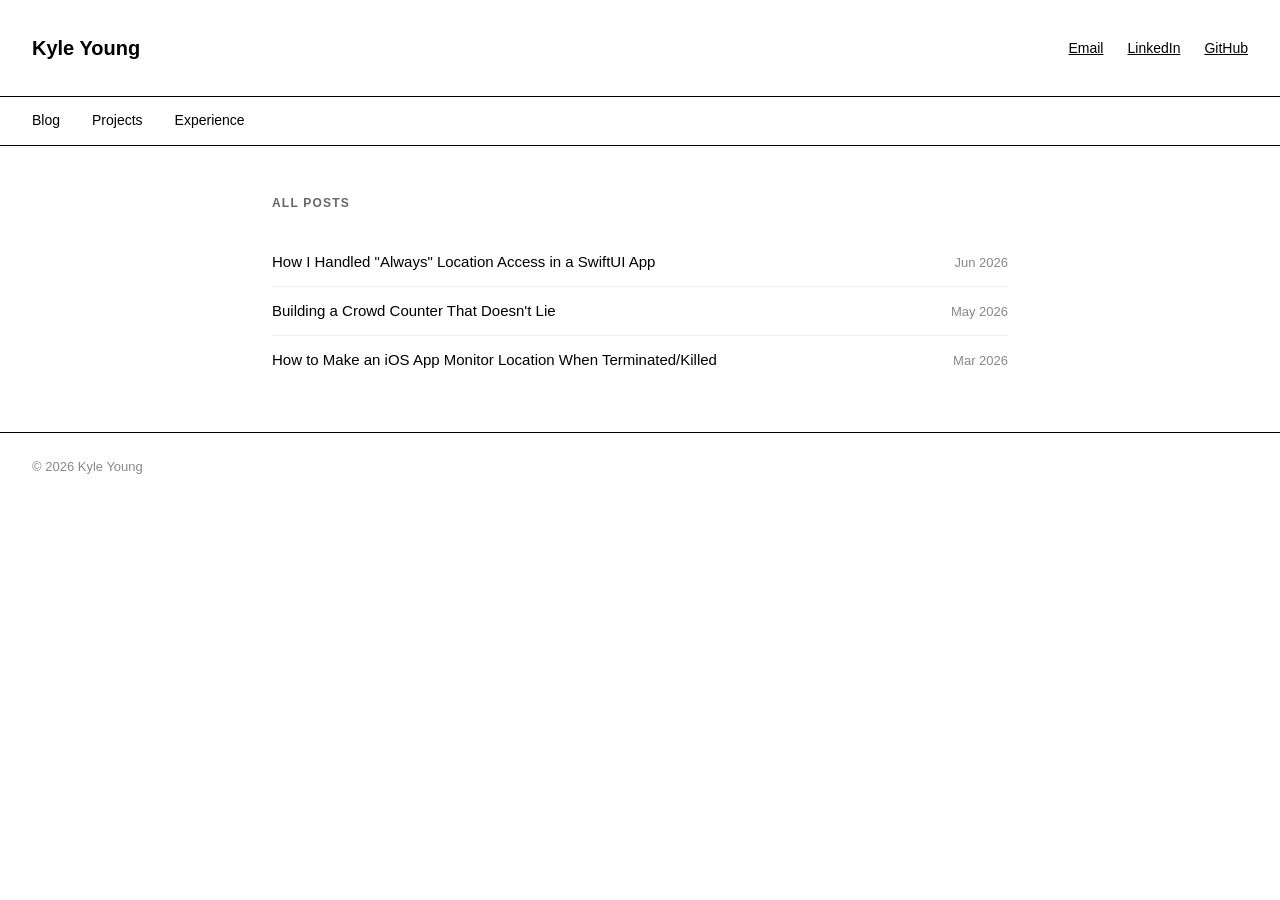
==== blog/index.html @ 7978e989 "Prepare public static site for GitHub Pages" ====
<!DOCTYPE html>
<html lang="en">
<head>
  <meta charset="UTF-8">
  <meta name="viewport" content="width=device-width, initial-scale=1.0">
  <title>Blog — Kyle Young</title>
  <style>
    * { box-sizing: border-box; margin: 0; padding: 0; }
    body { font-family: -apple-system, BlinkMacSystemFont, 'Segoe UI', sans-serif; background: #fff; color: #000; font-size: 16px; line-height: 1.6; }
    a { color: #000; }
    header { padding: 2rem; border-bottom: 1px solid #000; display: flex; justify-content: space-between; align-items: center; flex-wrap: wrap; gap: 1rem; }
    header h1 { font-size: 1.25rem; font-weight: 600; }
    .header-links { display: flex; gap: 1.5rem; font-size: 0.875rem; }
    nav { padding: 0 2rem; border-bottom: 1px solid #000; display: flex; }
    nav a { display: block; padding: 0.75rem 0; margin-right: 2rem; font-size: 0.875rem; text-decoration: none; border-bottom: 2px solid transparent; }
    nav a:hover { border-bottom-color: #000; }
    main { max-width: 800px; margin: 0 auto; padding: 0 2rem; }
    section { padding: 3rem 0; }
    h2 { font-size: 0.75rem; text-transform: uppercase; letter-spacing: 0.1em; color: #666; margin-bottom: 1.5rem; }
    .post { display: flex; justify-content: space-between; align-items: baseline; gap: 1rem; padding: 0.75rem 0; border-bottom: 1px solid #eee; text-decoration: none; color: #000; }
    .post:last-child { border-bottom: none; }
    .post:hover .post-title { text-decoration: underline; }
    .post-title { font-size: 0.9375rem; }
    .post-date { font-size: 0.8125rem; color: #888; white-space: nowrap; }
    footer { padding: 1.5rem 2rem; border-top: 1px solid #000; font-size: 0.8125rem; color: #888; }
  </style>
</head>
<body>

<header>
  <a href="../index.html" style="text-decoration:none"><h1>Kyle Young</h1></a>
  <div class="header-links">
    <a href="mailto:kyle@kyleyoung.dev">Email</a>
    <a href="https://linkedin.com/in/kyle--young/" target="_blank">LinkedIn</a>
    <a href="https://github.com/k-yleyoung" target="_blank">GitHub</a>
  </div>
</header>

<nav>
  <a href="../index.html#blog">Blog</a>
  <a href="../index.html#projects">Projects</a>
  <a href="../index.html#experience">Experience</a>
</nav>

<main>
  <section>
    <h2>All Posts</h2>
    <a href="swiftui-always-location.html" class="post">
      <span class="post-title">How I Handled "Always" Location Access in a SwiftUI App</span>
      <span class="post-date">Jun 2026</span>
    </a>
    <a href="crowd-counter-accuracy.html" class="post">
      <span class="post-title">Building a Crowd Counter That Doesn't Lie</span>
      <span class="post-date">May 2026</span>
    </a>
    <a href="ios-location-monitoring-terminated.html" class="post">
      <span class="post-title">How to Make an iOS App Monitor Location When Terminated/Killed</span>
      <span class="post-date">Mar 2026</span>
    </a>
  </section>
</main>

<footer>© 2026 Kyle Young</footer>
</body>
</html>
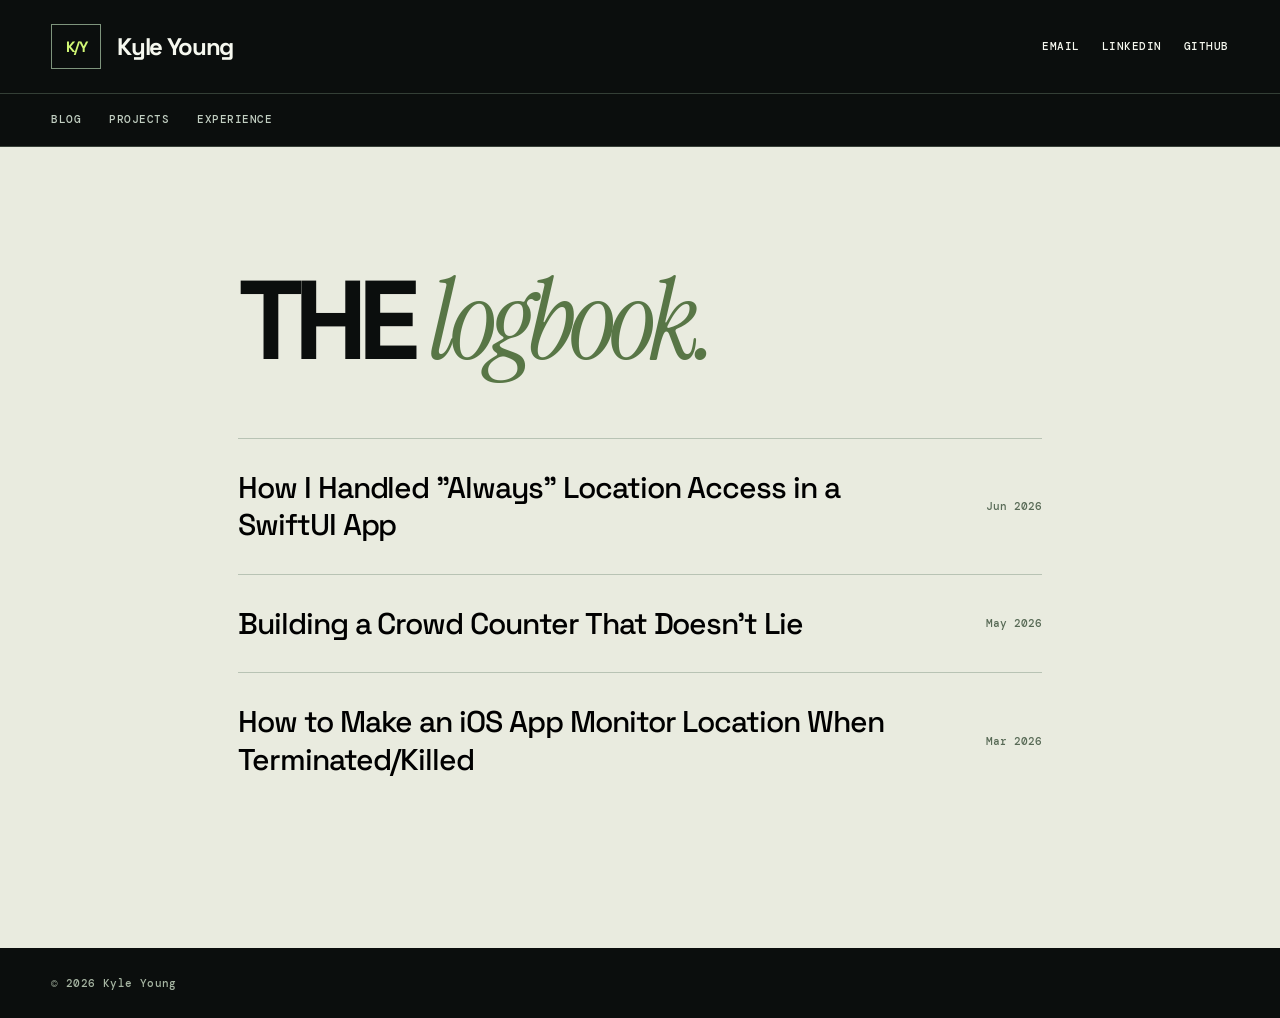
==== commit 5ced2779: "Carry the editorial design through blog and project pages" ====
--- a/blog/index.html
+++ b/blog/index.html
@@ -24,27 +24,31 @@
     .post-date { font-size: 0.8125rem; color: #888; white-space: nowrap; }
     footer { padding: 1.5rem 2rem; border-top: 1px solid #000; font-size: 0.8125rem; color: #888; }
   </style>
+  <link rel="preconnect" href="https://fonts.googleapis.com">
+  <link rel="preconnect" href="https://fonts.gstatic.com" crossorigin>
+  <link href="https://fonts.googleapis.com/css2?family=DM+Mono:wght@400;500&family=Instrument+Serif:ital@0;1&family=Space+Grotesk:wght@400;500;600;700&display=swap" rel="stylesheet">
+  <link rel="stylesheet" href="/css/secondary.css">
 </head>
 <body>
 
 <header>
-  <a href="../index.html" style="text-decoration:none"><h1>Kyle Young</h1></a>
+  <a href="../index.html" style="text-decoration:none"><span class="site-wordmark">Kyle Young</span></a>
   <div class="header-links">
     <a href="mailto:kyle@kyleyoung.dev">Email</a>
-    <a href="https://linkedin.com/in/kyle--young/" target="_blank">LinkedIn</a>
-    <a href="https://github.com/k-yleyoung" target="_blank">GitHub</a>
+    <a href="https://linkedin.com/in/kyle--young/" target="_blank" rel="noopener noreferrer">LinkedIn</a>
+    <a href="https://github.com/k-yleyoung" target="_blank" rel="noopener noreferrer">GitHub</a>
   </div>
 </header>
 
 <nav>
-  <a href="../index.html#blog">Blog</a>
-  <a href="../index.html#projects">Projects</a>
+  <a href="../index.html#writing">Blog</a>
+  <a href="../index.html#work">Projects</a>
   <a href="../index.html#experience">Experience</a>
 </nav>
 
 <main>
   <section>
-    <h2>All Posts</h2>
+    <h1 class="archive-title">THE <em>logbook.</em></h1>
     <a href="swiftui-always-location.html" class="post">
       <span class="post-title">How I Handled "Always" Location Access in a SwiftUI App</span>
       <span class="post-date">Jun 2026</span>
--- a/css/secondary.css
+++ b/css/secondary.css
@@ -0,0 +1,103 @@
+:root{
+  --ink:#0b0e0d;
+  --paper:#e9ebdf;
+  --lime:#d1f775;
+  --white:#f6f8ef;
+  --mono:"DM Mono",ui-monospace,SFMono-Regular,Consolas,monospace;
+  --display:"Space Grotesk","Helvetica Neue",Arial,sans-serif;
+  --serif:"Instrument Serif",Georgia,serif;
+}
+html{scroll-behavior:smooth}
+body{font-family:var(--display);background:var(--paper);color:var(--ink);font-size:16px;line-height:1.75;-webkit-font-smoothing:antialiased}
+::selection{background:var(--lime);color:var(--ink)}
+a{color:inherit}
+a:focus-visible,input:focus-visible,select:focus-visible,textarea:focus-visible,button:focus-visible{outline:3px solid #7ea927;outline-offset:4px}
+header{background:var(--ink);color:var(--white);border-bottom:1px solid #343f36;padding:24px clamp(20px,4vw,64px);gap:24px}
+header>a{text-decoration:none!important}
+header .site-wordmark{font:700 24px/1 var(--display);letter-spacing:-.055em;display:flex;align-items:center;gap:16px}
+header .site-wordmark::before{content:"K/Y";font:700 15px var(--display);letter-spacing:-.09em;display:grid;place-content:center;border:1px solid #7e947c;color:var(--lime);width:48px;height:43px}
+.header-links{gap:22px}
+.header-links a{color:var(--white);font:500 11px/1.5 var(--mono);text-transform:uppercase;text-decoration:none;letter-spacing:.045em}
+.header-links a:hover{color:var(--lime)}
+nav{padding:0 clamp(20px,4vw,64px);background:var(--ink);color:#c1cec1;border-bottom:1px solid #394139;gap:28px}
+nav a{font:500 11px var(--mono);text-transform:uppercase;letter-spacing:.045em;margin:0;padding:18px 0;border-bottom:2px solid transparent;color:#c1cec1}
+nav a:hover{border-bottom-color:var(--lime);color:var(--lime)}
+main{max-width:860px;padding:45px 28px 90px}
+main section{padding:50px 0;border-bottom:1px solid #bec8b9}
+main section:last-child{border-bottom:none}
+main h2{font:600 12px var(--mono);letter-spacing:.065em;text-transform:uppercase;color:#53664e;margin-bottom:22px}
+footer{padding:28px clamp(20px,4vw,64px);background:var(--ink);border-top:0;color:#a6b5a2;font:500 11px var(--mono);letter-spacing:.035em}
+footer a{color:var(--lime)}
+.archive-title{font:700 clamp(62px,9vw,112px)/.96 var(--display);letter-spacing:-.085em;margin:25px 0 62px}
+.archive-title em{font-family:var(--serif);font-weight:400;letter-spacing:-.055em;color:#587646}
+.post{display:grid;grid-template-columns:minmax(0,1fr) 100px;align-items:center;gap:30px;text-decoration:none;padding:30px 0;border-bottom:1px solid #b8c3b4}
+.post:first-of-type{border-top:1px solid #b8c3b4}
+.post:hover{color:#34572b}
+.post-title{font:500 clamp(20px,3vw,30px)/1.25 var(--display);letter-spacing:-.035em}
+.post-date{font:500 11px var(--mono);color:#586a56;text-align:right}
+.back{display:inline-block;color:#52723e;text-decoration:none;border-bottom:1px solid #8ba66a;font:500 11px var(--mono);letter-spacing:.05em;margin:22px 0 0}
+.post-header{padding:44px 0 34px;border-bottom:1px solid #b9c4b5;margin-bottom:40px}
+.post-header .post-title{font-size:clamp(36px,5.7vw,71px);font-weight:600;line-height:1.08;letter-spacing:-.065em;margin-bottom:28px}
+.post-meta{font:500 11px/1.6 var(--mono);color:#587052;letter-spacing:.03em}
+.post-body{max-width:760px;margin-inline:auto;font-size:17px}
+.post-body p,.post-body ul,.post-body ol{color:#394539;line-height:1.85}
+.post-body p{margin-bottom:1.5rem}
+.post-body a{color:#35612c;text-decoration-thickness:1px;text-underline-offset:3px}
+.post-body h2{font:600 clamp(24px,3.3vw,34px)/1.2 var(--display);letter-spacing:-.05em;text-transform:none;color:var(--ink);margin:3rem 0 1.2rem}
+.post-body h3{font:600 22px var(--display);margin:2rem 0 1rem}
+.post-body pre{background:#161d17;color:#e2f5cf;border:1px solid #2d422e;border-radius:0;padding:24px;box-shadow:8px 8px 0 #d3dbcb;overflow-x:auto;line-height:1.7;margin:30px 0}
+.post-body code{font-family:var(--mono);font-size:.85em}
+.post-body p code,.post-body li code{background:#dbe4d3;color:#244a24;border:1px solid #c6d2c1;padding:.12em .35em;border-radius:2px}
+.post-body pre code{color:inherit;background:none;border:0;padding:0}
+.callout{background:#dae6cd;border-left:3px solid #79a83a;color:#243a27;padding:23px 27px;line-height:1.75}
+.status-list{background:#dbe5d5;border:1px solid #b5c4ac;border-radius:0}
+.status-list li{border-bottom-color:#b9c7b3;color:#334a35}
+.flow-list li{border-bottom-color:#b9c7b3;color:#334a35}
+.flow-list li::before{background:#30432b;color:var(--lime)}
+.app-icon{width:105px;height:105px;border-radius:22px;border:1px solid #b5c6ad;margin-bottom:25px}
+.app-name{font:700 clamp(65px,10vw,115px)/.94 var(--display);letter-spacing:-.09em;margin-bottom:24px}
+.app-tagline{font-size:clamp(17px,2.3vw,23px);line-height:1.6;max-width:550px;color:#43503d}
+.download-btn{border-radius:0;background:var(--ink);color:var(--lime);font:600 12px var(--mono);letter-spacing:.025em;padding:17px 22px}
+.download-btn:hover{background:#344b2e}
+.features{gap:16px}
+.feature{border:1px solid #afbdab;padding:24px 23px;background:#e2e8db}
+.feature h3{font:600 22px/1.2 var(--display);letter-spacing:-.04em;margin-bottom:10px}
+.feature p,.contact-block p{color:#4d5c49;line-height:1.7}
+.screenshots{gap:16px;padding:8px 0 22px}
+.screenshot img{width:clamp(165px,18vw,205px);border:3px solid #273b2b;border-radius:17px}
+.screenshot span{font:500 10px var(--mono);color:#4b5e49}
+.contact-grid{gap:25px}
+.contact-link{font:500 13px var(--mono);text-underline-offset:4px}
+.page-title{font:700 clamp(52px,8vw,79px)/1.06 var(--display);letter-spacing:-.07em;margin-bottom:22px}
+.sub{color:#465644;font-size:17px;line-height:1.7}
+label{font:500 12px var(--mono);color:#30452e;letter-spacing:.02em}
+input,select,textarea{border:1px solid #a9bba3;background:#f5f7f0;color:var(--ink);padding:13px 14px;font-family:var(--display);font-size:16px}
+input:focus,select:focus,textarea:focus{outline:2px solid #789f3e;outline-offset:2px;border-color:#789f3e}
+small{color:#596957;font-size:12px}
+button{background:#151b16;color:var(--lime);padding:14px 28px;font:600 12px var(--mono);cursor:pointer}
+button:hover{background:#375032}
+#form-status{border-color:#a8b99f}
+@media(max-width:620px){
+ header{padding:18px 18px;gap:17px}
+ header .site-wordmark{font-size:20px}
+ header .site-wordmark::before{width:38px;height:38px;font-size:13px}
+ .header-links{gap:12px}
+ .header-links a{font-size:9px}
+ nav{padding-inline:18px;gap:20px}
+ nav a{font-size:10px}
+ main{padding:34px 22px 70px}
+ main section{padding:35px 0}
+ .archive-title{font-size:clamp(51px,12vw,80px);margin-bottom:40px}
+ .post{grid-template-columns:1fr;gap:12px}
+ .post-date{text-align:left}
+ .post-header .post-title{font-size:clamp(36px,10vw,57px)}
+ .post-body{font-size:16px}
+ .post-body pre{padding:16px;box-shadow:5px 5px 0 #d3dbcb;font-size:13px}
+ .post-body h2{font-size:26px}
+ .status-list li{display:block}
+ .status-list li code{display:inline-block}
+ .app-name{font-size:clamp(55px,13vw,85px)}
+ .features{grid-template-columns:1fr}
+ .contact-grid{grid-template-columns:1fr}
+}
+@media(prefers-reduced-motion:reduce){html{scroll-behavior:auto}}
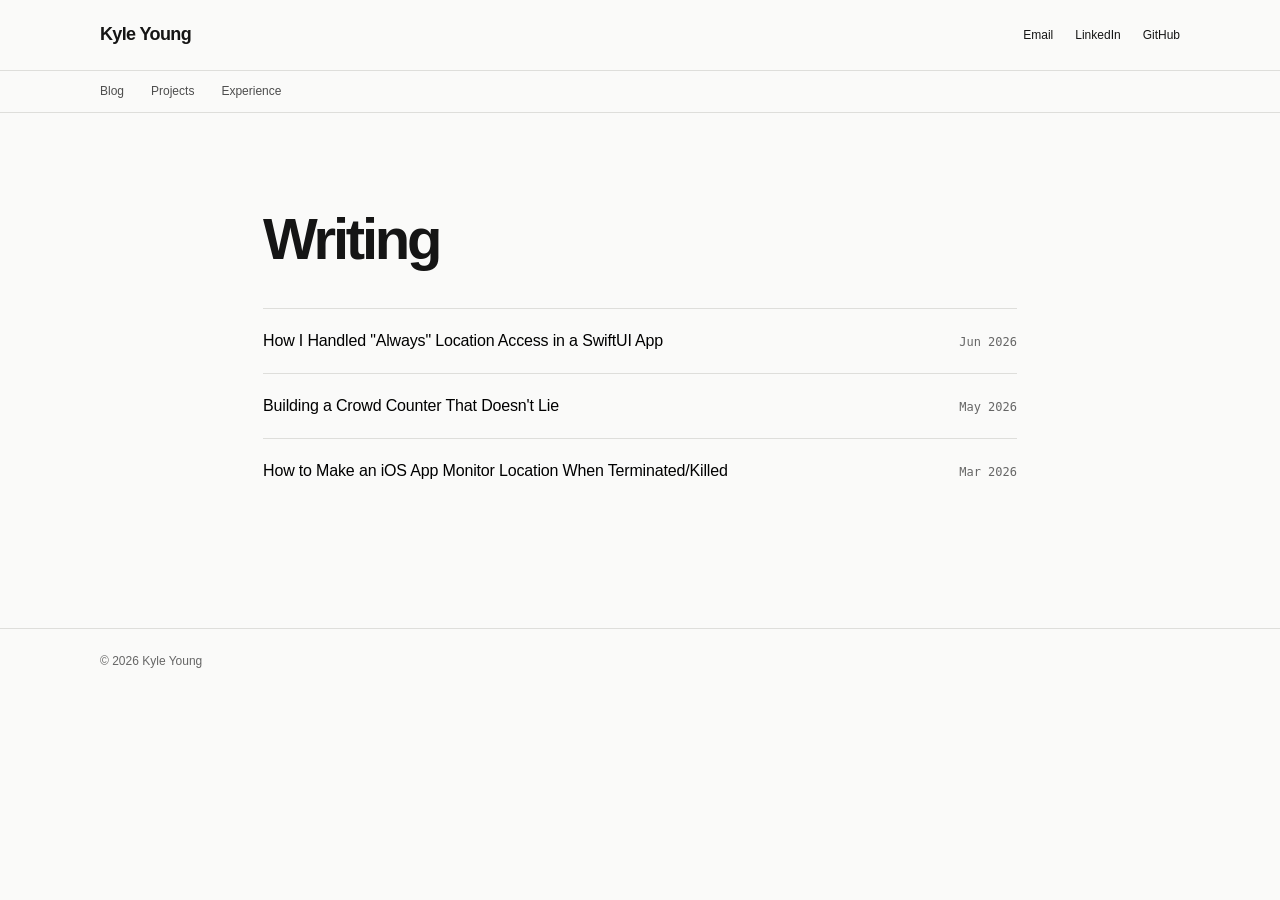
==== commit 98c2182e: "Simplify portfolio into resume-style red and monochrome design" ====
--- a/blog/index.html
+++ b/blog/index.html
@@ -42,13 +42,13 @@
 
 <nav>
   <a href="../index.html#writing">Blog</a>
-  <a href="../index.html#work">Projects</a>
+  <a href="../index.html#projects">Projects</a>
   <a href="../index.html#experience">Experience</a>
 </nav>
 
 <main>
   <section>
-    <h1 class="archive-title">THE <em>logbook.</em></h1>
+    <h1 class="archive-title">Writing</h1>
     <a href="swiftui-always-location.html" class="post">
       <span class="post-title">How I Handled "Always" Location Access in a SwiftUI App</span>
       <span class="post-date">Jun 2026</span>
--- a/css/secondary.css
+++ b/css/secondary.css
@@ -1,103 +1,100 @@
-:root{
-  --ink:#0b0e0d;
-  --paper:#e9ebdf;
-  --lime:#d1f775;
-  --white:#f6f8ef;
-  --mono:"DM Mono",ui-monospace,SFMono-Regular,Consolas,monospace;
-  --display:"Space Grotesk","Helvetica Neue",Arial,sans-serif;
-  --serif:"Instrument Serif",Georgia,serif;
+:root {
+  color-scheme: light;
+  --ink: #151515;
+  --paper: #fafaf9;
+  --line: #dededb;
+  --muted: #595959;
+  --red: #ad2630;
+  --mono: ui-monospace, "SFMono-Regular", Consolas, monospace;
+  --sans: Inter, -apple-system, BlinkMacSystemFont, "Segoe UI", Helvetica, Arial, sans-serif;
 }
-html{scroll-behavior:smooth}
-body{font-family:var(--display);background:var(--paper);color:var(--ink);font-size:16px;line-height:1.75;-webkit-font-smoothing:antialiased}
-::selection{background:var(--lime);color:var(--ink)}
-a{color:inherit}
-a:focus-visible,input:focus-visible,select:focus-visible,textarea:focus-visible,button:focus-visible{outline:3px solid #7ea927;outline-offset:4px}
-header{background:var(--ink);color:var(--white);border-bottom:1px solid #343f36;padding:24px clamp(20px,4vw,64px);gap:24px}
-header>a{text-decoration:none!important}
-header .site-wordmark{font:700 24px/1 var(--display);letter-spacing:-.055em;display:flex;align-items:center;gap:16px}
-header .site-wordmark::before{content:"K/Y";font:700 15px var(--display);letter-spacing:-.09em;display:grid;place-content:center;border:1px solid #7e947c;color:var(--lime);width:48px;height:43px}
-.header-links{gap:22px}
-.header-links a{color:var(--white);font:500 11px/1.5 var(--mono);text-transform:uppercase;text-decoration:none;letter-spacing:.045em}
-.header-links a:hover{color:var(--lime)}
-nav{padding:0 clamp(20px,4vw,64px);background:var(--ink);color:#c1cec1;border-bottom:1px solid #394139;gap:28px}
-nav a{font:500 11px var(--mono);text-transform:uppercase;letter-spacing:.045em;margin:0;padding:18px 0;border-bottom:2px solid transparent;color:#c1cec1}
-nav a:hover{border-bottom-color:var(--lime);color:var(--lime)}
-main{max-width:860px;padding:45px 28px 90px}
-main section{padding:50px 0;border-bottom:1px solid #bec8b9}
-main section:last-child{border-bottom:none}
-main h2{font:600 12px var(--mono);letter-spacing:.065em;text-transform:uppercase;color:#53664e;margin-bottom:22px}
-footer{padding:28px clamp(20px,4vw,64px);background:var(--ink);border-top:0;color:#a6b5a2;font:500 11px var(--mono);letter-spacing:.035em}
-footer a{color:var(--lime)}
-.archive-title{font:700 clamp(62px,9vw,112px)/.96 var(--display);letter-spacing:-.085em;margin:25px 0 62px}
-.archive-title em{font-family:var(--serif);font-weight:400;letter-spacing:-.055em;color:#587646}
-.post{display:grid;grid-template-columns:minmax(0,1fr) 100px;align-items:center;gap:30px;text-decoration:none;padding:30px 0;border-bottom:1px solid #b8c3b4}
-.post:first-of-type{border-top:1px solid #b8c3b4}
-.post:hover{color:#34572b}
-.post-title{font:500 clamp(20px,3vw,30px)/1.25 var(--display);letter-spacing:-.035em}
-.post-date{font:500 11px var(--mono);color:#586a56;text-align:right}
-.back{display:inline-block;color:#52723e;text-decoration:none;border-bottom:1px solid #8ba66a;font:500 11px var(--mono);letter-spacing:.05em;margin:22px 0 0}
-.post-header{padding:44px 0 34px;border-bottom:1px solid #b9c4b5;margin-bottom:40px}
-.post-header .post-title{font-size:clamp(36px,5.7vw,71px);font-weight:600;line-height:1.08;letter-spacing:-.065em;margin-bottom:28px}
-.post-meta{font:500 11px/1.6 var(--mono);color:#587052;letter-spacing:.03em}
-.post-body{max-width:760px;margin-inline:auto;font-size:17px}
-.post-body p,.post-body ul,.post-body ol{color:#394539;line-height:1.85}
-.post-body p{margin-bottom:1.5rem}
-.post-body a{color:#35612c;text-decoration-thickness:1px;text-underline-offset:3px}
-.post-body h2{font:600 clamp(24px,3.3vw,34px)/1.2 var(--display);letter-spacing:-.05em;text-transform:none;color:var(--ink);margin:3rem 0 1.2rem}
-.post-body h3{font:600 22px var(--display);margin:2rem 0 1rem}
-.post-body pre{background:#161d17;color:#e2f5cf;border:1px solid #2d422e;border-radius:0;padding:24px;box-shadow:8px 8px 0 #d3dbcb;overflow-x:auto;line-height:1.7;margin:30px 0}
-.post-body code{font-family:var(--mono);font-size:.85em}
-.post-body p code,.post-body li code{background:#dbe4d3;color:#244a24;border:1px solid #c6d2c1;padding:.12em .35em;border-radius:2px}
-.post-body pre code{color:inherit;background:none;border:0;padding:0}
-.callout{background:#dae6cd;border-left:3px solid #79a83a;color:#243a27;padding:23px 27px;line-height:1.75}
-.status-list{background:#dbe5d5;border:1px solid #b5c4ac;border-radius:0}
-.status-list li{border-bottom-color:#b9c7b3;color:#334a35}
-.flow-list li{border-bottom-color:#b9c7b3;color:#334a35}
-.flow-list li::before{background:#30432b;color:var(--lime)}
-.app-icon{width:105px;height:105px;border-radius:22px;border:1px solid #b5c6ad;margin-bottom:25px}
-.app-name{font:700 clamp(65px,10vw,115px)/.94 var(--display);letter-spacing:-.09em;margin-bottom:24px}
-.app-tagline{font-size:clamp(17px,2.3vw,23px);line-height:1.6;max-width:550px;color:#43503d}
-.download-btn{border-radius:0;background:var(--ink);color:var(--lime);font:600 12px var(--mono);letter-spacing:.025em;padding:17px 22px}
-.download-btn:hover{background:#344b2e}
-.features{gap:16px}
-.feature{border:1px solid #afbdab;padding:24px 23px;background:#e2e8db}
-.feature h3{font:600 22px/1.2 var(--display);letter-spacing:-.04em;margin-bottom:10px}
-.feature p,.contact-block p{color:#4d5c49;line-height:1.7}
-.screenshots{gap:16px;padding:8px 0 22px}
-.screenshot img{width:clamp(165px,18vw,205px);border:3px solid #273b2b;border-radius:17px}
-.screenshot span{font:500 10px var(--mono);color:#4b5e49}
-.contact-grid{gap:25px}
-.contact-link{font:500 13px var(--mono);text-underline-offset:4px}
-.page-title{font:700 clamp(52px,8vw,79px)/1.06 var(--display);letter-spacing:-.07em;margin-bottom:22px}
-.sub{color:#465644;font-size:17px;line-height:1.7}
-label{font:500 12px var(--mono);color:#30452e;letter-spacing:.02em}
-input,select,textarea{border:1px solid #a9bba3;background:#f5f7f0;color:var(--ink);padding:13px 14px;font-family:var(--display);font-size:16px}
-input:focus,select:focus,textarea:focus{outline:2px solid #789f3e;outline-offset:2px;border-color:#789f3e}
-small{color:#596957;font-size:12px}
-button{background:#151b16;color:var(--lime);padding:14px 28px;font:600 12px var(--mono);cursor:pointer}
-button:hover{background:#375032}
-#form-status{border-color:#a8b99f}
-@media(max-width:620px){
- header{padding:18px 18px;gap:17px}
- header .site-wordmark{font-size:20px}
- header .site-wordmark::before{width:38px;height:38px;font-size:13px}
- .header-links{gap:12px}
- .header-links a{font-size:9px}
- nav{padding-inline:18px;gap:20px}
- nav a{font-size:10px}
- main{padding:34px 22px 70px}
- main section{padding:35px 0}
- .archive-title{font-size:clamp(51px,12vw,80px);margin-bottom:40px}
- .post{grid-template-columns:1fr;gap:12px}
- .post-date{text-align:left}
- .post-header .post-title{font-size:clamp(36px,10vw,57px)}
- .post-body{font-size:16px}
- .post-body pre{padding:16px;box-shadow:5px 5px 0 #d3dbcb;font-size:13px}
- .post-body h2{font-size:26px}
- .status-list li{display:block}
- .status-list li code{display:inline-block}
- .app-name{font-size:clamp(55px,13vw,85px)}
- .features{grid-template-columns:1fr}
- .contact-grid{grid-template-columns:1fr}
+html { scroll-behavior: smooth; }
+body { background: var(--paper); color: var(--ink); font-family: var(--sans); font-size: 16px; line-height: 1.65; }
+a { color: inherit; text-underline-offset: 3px; }
+a:hover { color: var(--red); }
+a:focus-visible, input:focus-visible, select:focus-visible, textarea:focus-visible, button:focus-visible { outline: 2px solid var(--red); outline-offset: 3px; }
+::selection { background: #ecd1d2; color: var(--ink); }
+
+header { background: var(--paper); color: var(--ink); border-bottom: 1px solid var(--line); padding: 22px max(24px, calc((100% - 1080px) / 2)); gap: 25px; }
+header .site-wordmark { font: 700 18px var(--sans); letter-spacing: -.035em; }
+header .site-wordmark::before { display: none; }
+header .header-links { gap: 22px; }
+header .header-links a { color: var(--ink); font: 500 12px var(--sans); text-decoration: none; text-transform: none; letter-spacing: 0; }
+header .header-links a:hover { color: var(--red); }
+nav { background: var(--paper); color: var(--ink); border-bottom: 1px solid var(--line); padding: 0 max(24px, calc((100% - 1080px) / 2)); gap: 27px; }
+nav a { margin: 0; padding: 13px 0; text-transform: none; color: #4d4d4d; font: 500 12px var(--sans); letter-spacing: 0; border-bottom: 1px solid transparent; }
+nav a:hover { color: var(--red); border-bottom-color: var(--red); }
+
+main { max-width: 810px; padding: 35px 28px 85px; }
+main section { border-bottom: 1px solid var(--line); padding: 40px 0; }
+main section:last-child { border: 0; }
+main h2 { color: var(--ink); font: 650 17px var(--sans); letter-spacing: -.02em; text-transform: none; margin-bottom: 17px; }
+footer { background: var(--paper); border-top: 1px solid var(--line); color: #666; padding: 25px max(24px, calc((100% - 1080px) / 2)); font: 400 12px var(--sans); }
+footer a { color: var(--red); }
+
+.archive-title { font: 700 clamp(36px, 6vw, 58px)/1.15 var(--sans); letter-spacing: -.055em; margin: 18px 0 35px; }
+.archive-title em { font-style: normal; font-family: var(--sans); color: var(--red); font-weight: 600; letter-spacing: -.05em; }
+.post { border-color: var(--line); padding: 20px 0; display: flex; flex-direction: row; align-items: baseline; gap: 20px; }
+.post:first-of-type { border-top: 1px solid var(--line); }
+.post:hover { color: var(--red); }
+.post .post-title { font: 500 16px/1.5 var(--sans); letter-spacing: -.01em; }
+.post .post-date { font: 400 12px var(--mono); color: #666; }
+.back { color: var(--red); border-color: var(--red); font: 500 12px var(--sans); margin-top: 15px; }
+.post-header { border-color: var(--line); padding: 32px 0 28px; margin-bottom: 32px; }
+.post-header .post-title { font: 700 clamp(32px, 4.9vw, 48px)/1.14 var(--sans); letter-spacing: -.052em; margin-bottom: 18px; }
+.post-meta { color: #676767; font: 400 12px/1.65 var(--mono); letter-spacing: 0; }
+.post-body { max-width: 740px; font-size: 16px; }
+.post-body p, .post-body ul, .post-body ol { color: #414141; line-height: 1.8; }
+.post-body a { color: var(--red); }
+.post-body h2 { color: var(--ink); font: 650 22px/1.3 var(--sans); letter-spacing: -.025em; margin: 34px 0 14px; }
+.post-body h3 { color: var(--ink); font: 650 18px var(--sans); margin: 29px 0 13px; }
+.post-body pre { background: #1c1c1c; color: #eee; border: 1px solid #343434; box-shadow: none; border-radius: 3px; padding: 19px; font-size: 13px; }
+.post-body code { font-family: var(--mono); }
+.post-body p code, .post-body li code { background: #efefec; border: 1px solid #dededb; color: var(--ink); }
+.callout { background: #f3f2f0; color: #333; border-left: 3px solid var(--red); }
+.status-list { background: #f3f3f0; border-color: var(--line); }
+.status-list li { color: #333; border-color: var(--line); }
+.flow-list li { color: #333; border-color: var(--line); }
+.flow-list li::before { background: var(--red); color: white; }
+
+.app-icon { border-color: var(--line); width: 84px; height: 84px; border-radius: 17px; }
+.app-name { font: 700 clamp(37px, 6vw, 55px)/1.15 var(--sans); letter-spacing: -.055em; margin-bottom: 17px; }
+.app-tagline { color: #444; font-size: 17px; }
+.download-btn, button { background: var(--red); color: #fff; font: 600 13px var(--sans); padding: 12px 20px; border-radius: 3px; }
+.download-btn:hover, button:hover { background: #871d25; color: #fff; }
+.features { gap: 16px; }
+.feature { background: #fff; border: 1px solid var(--line); padding: 20px; }
+.feature h3 { font: 650 17px/1.4 var(--sans); letter-spacing: -.02em; }
+.feature p, .contact-block p { color: #505050; }
+.screenshots { gap: 16px; padding-bottom: 15px; }
+.screenshot img { border: 1px solid #ddd; border-radius: 12px; width: 150px; }
+.screenshot span { color: #646464; font: 400 11px var(--sans); }
+.contact-link { color: var(--red); font: 500 13px var(--sans); }
+.page-title { font: 700 clamp(31px, 5vw, 44px)/1.15 var(--sans); letter-spacing: -.05em; margin-bottom: 15px; }
+.sub { color: #444; font-size: 15px; }
+label { color: #242424; font: 600 13px var(--sans); }
+input, select, textarea { border-color: #c9c9c6; background: #fff; font: 16px var(--sans); color: var(--ink); }
+input:focus, select:focus, textarea:focus { border-color: var(--red); outline: 2px solid var(--red); outline-offset: 1px; }
+small { color: #666; }
+#form-status { border-color: var(--line); }
+
+@media(max-width: 620px) {
+  header { padding: 16px 18px; gap: 12px; }
+  header .site-wordmark { font-size: 16px; }
+  header .header-links { gap: 12px; }
+  header .header-links a { font-size: 11px; }
+  nav { padding: 0 18px; gap: 18px; }
+  nav a { font-size: 12px; }
+  main { padding: 20px 19px 58px; }
+  main section { padding: 30px 0; }
+  .archive-title { font-size: 38px; margin-bottom: 28px; }
+  .post { display: flex; flex-direction: column; align-items: start; gap: 6px; }
+  .post-header .post-title { font-size: 35px; }
+  .post-body { font-size: 15px; }
+  .post-body pre { padding: 14px; font-size: 12px; }
+  .post-body h2 { font-size: 20px; }
+  .features, .contact-grid { grid-template-columns: 1fr; }
+  .status-list li { display: block; }
+  footer { padding-inline: 18px; }
 }
-@media(prefers-reduced-motion:reduce){html{scroll-behavior:auto}}
+@media(prefers-reduced-motion: reduce) { html { scroll-behavior: auto; } }
